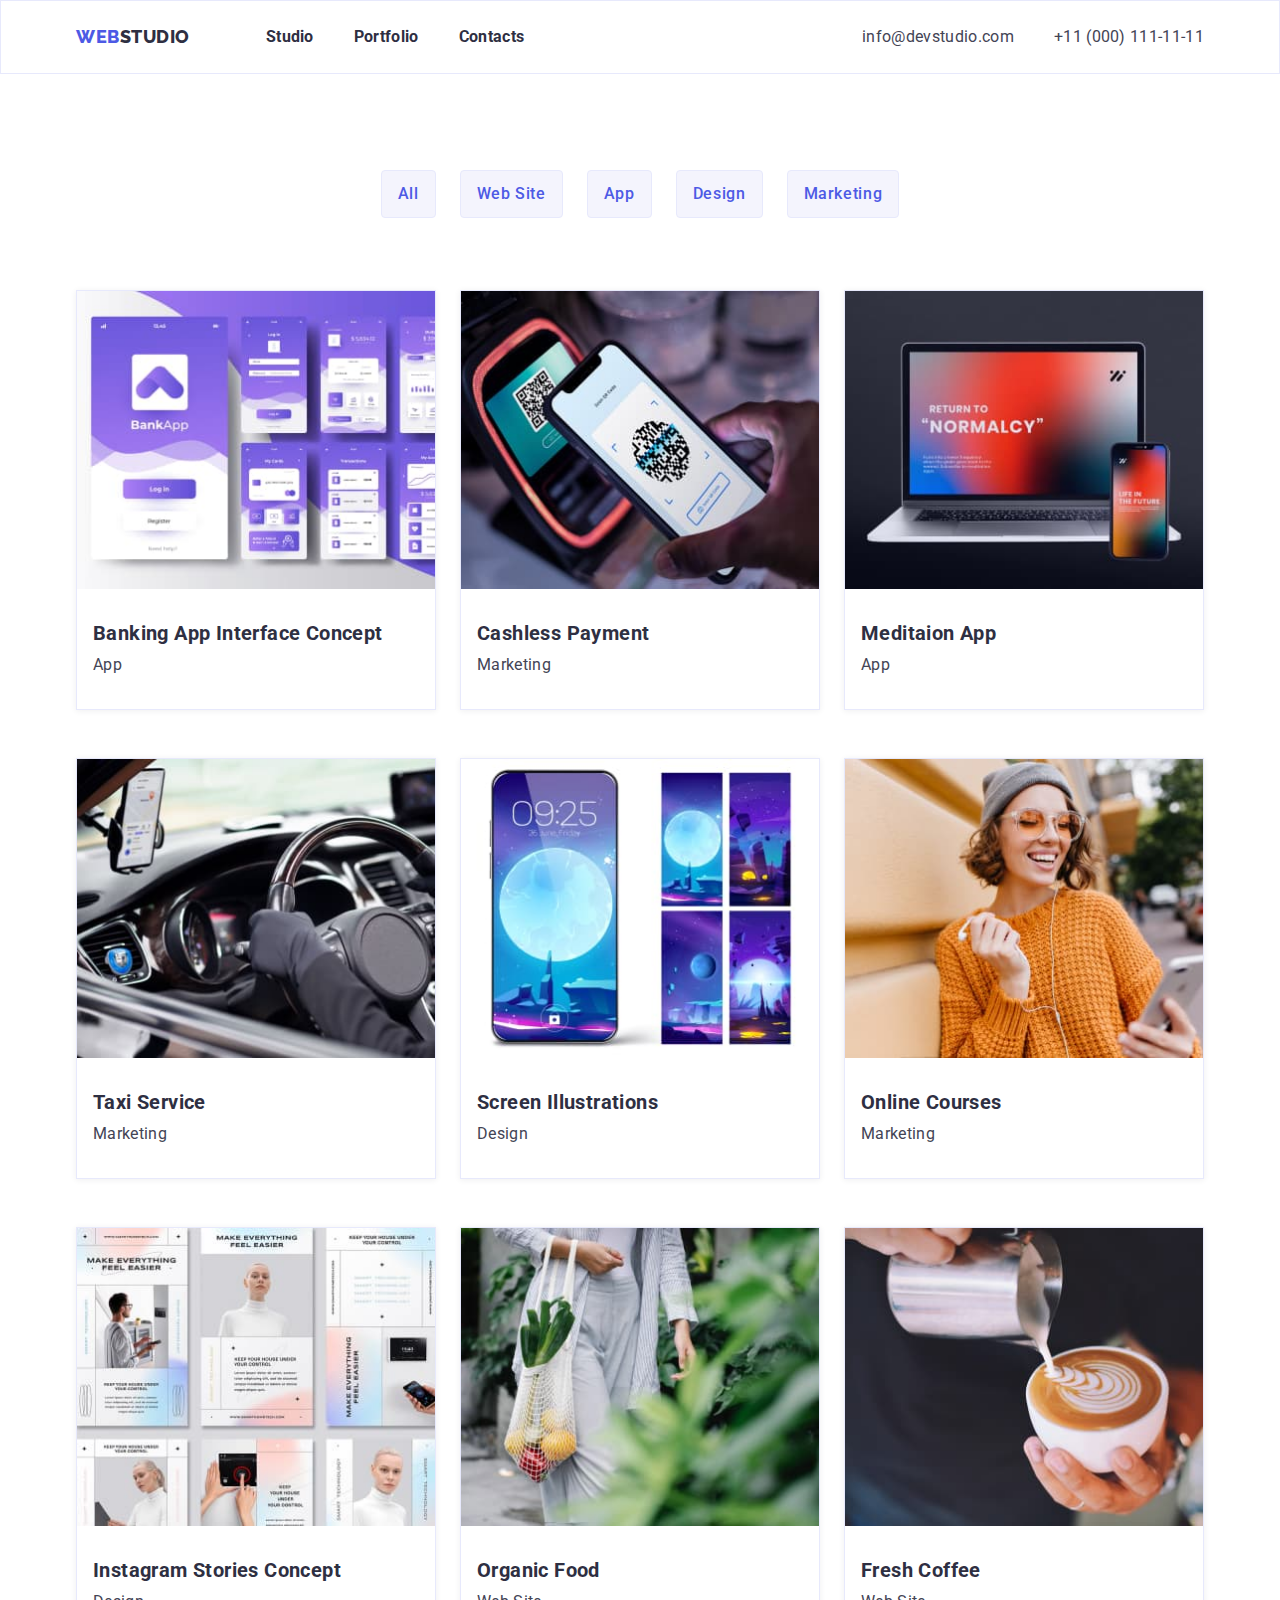
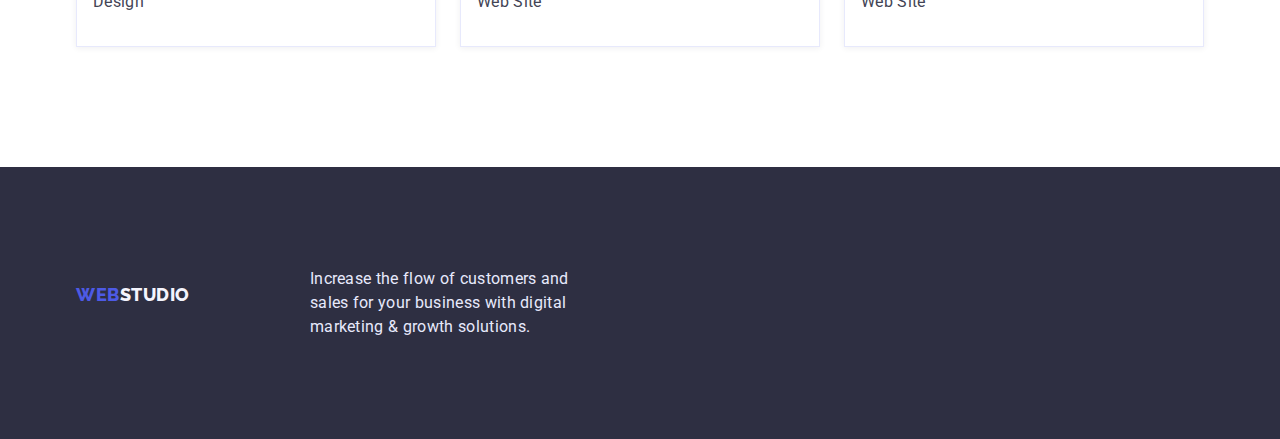
==== portfolio.html @ 0730f292 "homework 4" ====
<!DOCTYPE html>
<html lang="en">
  <head>
    <meta charset="UTF-8" />
    <meta http-equiv="X-UA-Compatible" content="IE=edge" />
    <meta name="viewport" content="width=device-width, initial-scale=1.0" />
    <title>WebStudio</title>
    <link rel="preconnect" href="https://fonts.googleapis.com" />
    <link rel="preconnect" href="https://fonts.gstatic.com" crossorigin />
    <link
      href="https://fonts.googleapis.com/css2?family=Raleway:wght@800&family=Roboto:wght@400;500;700;900&display=swap"
      rel="stylesheet"
    />
    <link rel="stylesheet" href="./css/normalize.css" />
    <link rel="stylesheet" href="./css/styles.css" />
  </head>
  <body class="portfolio-body">
    <header class="header">
      <div class="container">
        <nav class="header-navigation">
          <a href="./index.html" class="header-logo link">
            WEB <span class="header-logo-studio"> STUDIO </span>
          </a>
          <ul class="header-list list">
            <li class="header-item">
              <a class="header-link link" href="./index.html">Studio</a>
            </li>
            <li class="header-item">
              <a class="header-link link" href="./portfolio.html">Portfolio</a>
            </li>
            <li class="header-item">
              <a class="header-link link" href="">Contacts</a>
            </li>
          </ul>
        </nav>
        <ul class="header-list-contacts list">
          <li class="header-item-contacts">
            <a class="header-email link" href="mailto:info@devstudio.com">
              info@devstudio.com
            </a>
          </li>
          <li class="header-item-contacts">
            <a class="header-tel link" href="tel:+110001111111">
              +11 (000) 111-11-11
            </a>
          </li>
        </ul>
      </div>
    </header>
    <main class="main-portfolio">
      <section class="portfolio">
        <div class="container">
          <h1 class="visually-hidden">Portfolio</h1>
          <ul class="portfolio-list list">
            <li class="portfolio-item">
              <button type="button" class="portfolio-btn btn">All</button>
            </li>
            <li class="portfolio-item">
              <button type="button" class="portfolio-btn btn">Web Site</button>
            </li>
            <li class="portfolio-item">
              <button type="button" class="portfolio-btn btn">App</button>
            </li>
            <li class="portfolio-item">
              <button type="button" class="portfolio-btn btn">Design</button>
            </li>
            <li class="portfolio-item">
              <button type="button" class="portfolio-btn btn">Marketing</button>
            </li>
          </ul>
          <ul class="portfolio-next-list list">
            <li class="portfolio-next-item">
              <img
                src="./images/portfolio/banking.jpg"
                alt="Banking App"
                width="360"
                height="300"
              />
              <div class="portfolio-wrap">
                <h2 class="portfolio-title headlines">
                  Banking App Interface Concept
                </h2>
                <p class="portfolio-characteristics characteristics">App</p>
              </div>
            </li>
            <li class="portfolio-next-item">
              <img
                src="./images/portfolio/payment.jpg"
                alt="Cashless Payment"
                width="360"
                height="300"
              />
              <div class="portfolio-wrap">
                <h2 class="portfolio-title headlines">Cashless Payment</h2>
                <p class="portfolio-characteristics characteristics">
                  Marketing
                </p>
              </div>
            </li>
            <li class="portfolio-next-item">
              <img
                src="./images/portfolio/meditaion.jpg"
                alt="Meditaion App"
                width="360"
                height="300"
              />
              <div class="portfolio-wrap">
                <h2 class="portfolio-title headlines">Meditaion App</h2>
                <p class="portfolio-characteristics characteristics">App</p>
              </div>
            </li>
            <li class="portfolio-next-item">
              <img
                src="./images/portfolio/taxi.jpg"
                alt="Taxi Service"
                width="360"
                height="300"
              />
              <div class="portfolio-wrap">
                <h2 class="portfolio-title headlines">Taxi Service</h2>
                <p class="portfolio-characteristics characteristics">
                  Marketing
                </p>
              </div>
            </li>
            <li class="portfolio-next-item">
              <img
                src="./images/portfolio/illustrations.jpg"
                alt="Screen Illustrations"
                width="360"
                height="300"
              />
              <div class="portfolio-wrap">
                <h2 class="portfolio-title headlines">Screen Illustrations</h2>
                <p class="portfolio-characteristics characteristics">Design</p>
              </div>
            </li>
            <li class="portfolio-next-item">
              <img
                src="./images/portfolio/courses.jpg"
                alt="Online Courses"
                width="360"
                height="300"
              />
              <div class="portfolio-wrap">
                <h2 class="portfolio-title headlines">Online Courses</h2>
                <p class="portfolio-characteristics characteristics">
                  Marketing
                </p>
              </div>
            </li>
            <li class="portfolio-next-item">
              <img
                src="./images/portfolio/instagram.jpg"
                alt="Instagram Stories Concept"
                width="360"
                height="300"
              />
              <div class="portfolio-wrap">
                <h2 class="portfolio-title headlines">
                  Instagram Stories Concept
                </h2>
                <p class="portfolio-characteristics characteristics">Design</p>
              </div>
            </li>
            <li class="portfolio-next-item">
              <img
                src="./images/portfolio/food.jpg"
                alt="Organic Food"
                width="360"
                height="300"
              />
              <div class="portfolio-wrap">
                <h2 class="portfolio-title headlines">Organic Food</h2>
                <p class="portfolio-characteristics characteristics">
                  Web Site
                </p>
              </div>
            </li>
            <li class="portfolio-next-item">
              <img
                src="./images/portfolio/coffee.jpg"
                alt="Fresh Coffee"
                width="360"
                height="300"
              />
              <div class="portfolio-wrap">
                <h2 class="portfolio-title headlines">Fresh Coffee</h2>
                <p class="portfolio-characteristics characteristics">
                  Web Site
                </p>
              </div>
            </li>
          </ul>
        </div>
      </section>
    </main>
    <footer class="footer">
      <div class="container">
        <a href="./index.html" class="footer-logo link">
          WEB<span class="footer-logo-studio">STUDIO</span>
        </a>
        <p class="footer-description">
          Increase the flow of customers and sales for your business with
          digital marketing & growth solutions.
        </p>
      </div>
    </footer>
  </body>
</html>
---- css/styles.css ----
:root {
  --first-title-color: #ffffff;
  --second-title-color: #2e2f42;
  --main-text-color: #434455;
  --first-background-btn-color: #4d5ae5;
  --second-background-btn-color: #e7e9fc;
  --section-background-color: #f4f4fd;
  --icon-hover-color: #404bbf;
  --footer-icon-hover-background: #31d0aa;
  --footer-icon-background: rgba(255, 255, 255, 0.1);
  --customers-border-color: #8e8f99;
  --bg-gradient: linear-gradient(rgba(46, 47, 66, 0.7), rgba(46, 47, 66, 0.7));
}

p,
h1,
h2,
h3,
h4,
h5,
h6 {
  margin: 0;
}

ul,
ol {
  margin: 0;
  padding-left: 0;
}

img {
  display: block;
  max-width: 100%;
  height: auto;
}

body {
  font-family: "Roboto", sans-serif;
  background-color: var(--first-title-color);
  color: var(--second-title-color);
}

.list {
  list-style: none;
}

.link {
  text-decoration: none;
}

.titles {
  font-size: 36px;
  line-height: 1.11;
  text-align: center;
  letter-spacing: 0.02em;
  text-transform: capitalize;
  color: inherit;
}

.headlines {
  font-size: 20px;
  line-height: 1.2;
  letter-spacing: 0.02em;
  color: inherit;
}

.characteristics {
  font-size: 16px;
  line-height: 1.5;
  letter-spacing: 0.02em;
  color: var(--main-text-color);
}

.btn {
  font-family: inherit;
  font-weight: 500;
  font-size: 16px;
  letter-spacing: 0.04em;
  cursor: pointer;
  border-radius: 4px;
  display: flex;
  align-items: center;
  flex-direction: row;
}

.container {
  width: 1158px;
  padding-left: 15px;
  padding-right: 15px;
  margin: 0 auto;
}

.site-body {
}

/* ------------------------HEADER-------------------------- */

.header {
  border: 1px solid var(--second-background-btn-color);
  padding-top: 24px;
  padding-bottom: 24px;
}

.header > .container {
  display: flex;
}

.header-navigation {
  display: flex;
  margin-right: auto;
}

.header-logo {
  font-family: "Raleway", sans-serif;
  font-weight: 800;
  font-size: 18px;
  line-height: 1, 33;
  letter-spacing: 0.03em;
  text-transform: uppercase;
  color: var(--first-background-btn-color);
  display: flex;
  align-items: center;
  margin-right: 76px;
}

.header-logo-studio {
  font-family: "Raleway", sans-serif;
  font-weight: 800;
  font-size: 18px;
  line-height: 1, 33;
  letter-spacing: 0.03em;
  text-transform: uppercase;
  color: var(--second-title-color);
  display: flex;
  align-items: center;
}

.header-list {
  display: flex;
  gap: 40px;
}

.header-item {
}

.header-link {
  font-weight: 700;
  font-size: 16px;
  line-height: 1.5;
  letter-spacing: 0.02em;
  color: inherit;
}

.header-link:hover,
.header-link:focus {
  color: var(--first-background-btn-color);
}

.header-list-contacts {
  display: flex;
  gap: 40px;
}

.header-item-contacts {
}

.header-email {
  font-size: 16px;
  line-height: 1.5;
  letter-spacing: 0.02em;
  color: var(--main-text-color);
}

.header-email:hover,
.header-email:focus {
  color: var(--first-background-btn-color);
}

.header-tel {
  font-size: 16px;
  line-height: 1.5;
  letter-spacing: 0.02em;
  color: var(--main-text-color);
}

.header-tel:hover,
.header-tel:focus {
  color: var(--first-background-btn-color);
}

/* ------------------------MAIN-------------------------- */

.main {
}

/* ------------------------HERO-------------------------- */

.hero {
  background-color: var(--second-title-color);
  background-image: var(--bg-gradient), url(../images/hero/office.jpg);
  background-repeat: no-repeat;
  background-position: center;
  background-size: cover;
  padding-top: 188px;
  padding-bottom: 188px;
}

.hero-title {
  max-width: 530px;
  font-size: 56px;
  line-height: 1.07;
  text-align: center;
  letter-spacing: 0.02em;
  color: var(--first-title-color);
  display: block;
  margin: 0 auto;
  margin-bottom: 48px;
}

.hero-btn {
  min-width: 169px;
  height: 56px;
  line-height: 1.5;
  color: var(--first-title-color);
  background: var(--first-background-btn-color);
  box-shadow: 0px 4px 4px rgba(0, 0, 0, 0.15);
  border-color: transparent;
  padding: 16px 32px;
  display: block;
  margin: 0 auto;
}

.hero-btn:hover,
.hero-btn:focus {
  background: var(--icon-hover-color);
}

/* --------------SECTION BASIC PRINCIPLES----------------- */

.principles {
  padding-top: 120px;
  padding-bottom: 120px;
}

.visually-hidden {
  position: absolute;
  width: 1px;
  height: 1px;
  margin: -1px;
  border: 0;
  padding: 0;

  white-space: nowrap;
  clip-path: inset(100%);
  clip: rect(0 0 0 0);
  overflow: hidden;
}

.principles-list {
  display: flex;
  gap: 24px;
}

.principles-item {
  width: 264px;
}

.principles-link {
  height: 112px;
  display: flex;
  align-items: center;
  justify-content: center;
  background-color: var(--section-background-color);
}

.principles-icon {
}

.basic-principles {
  font-weight: 700;
  margin-bottom: 8px;
  margin-top: 8px;
}

.basic-principles-description {
  font-size: 16px;
  line-height: 1.5;
  letter-spacing: 0.02em;
  color: var(--main-text-color);
}

/* ------------------SECTION DESCRIPTION-------------------- */

.description {
  padding-bottom: 120px;
}

.description-title {
  margin-bottom: 72px;
}

.description-list {
  display: flex;
  gap: 24px;
}

.description-item {
}

/* ------------------SECTION EMPLOYEES-------------------- */

.employees {
  background-color: var(--section-background-color);
  padding-top: 120px;
  padding-bottom: 120px;
}

.employees-title {
  margin-bottom: 72px;
}

.employees-list {
  display: flex;
  gap: 24px;
}

.employees-item {
  background-color: var(--first-title-color);
  width: calc((100% - 72px) / 4);
  box-shadow: 0px 1px 6px rgb(46 47 66 / 8%), 0px 1px 1px rgb(46 47 66 / 16%),
    0px 2px 1px rgb(46 47 66 / 8%);
  border-radius: 0px 0px 4px 4px;
}

.employees-wrap {
  padding: 32px 16px;
  text-align: center;
}

.employees-name {
  margin-bottom: 8px;
}

.employees-profession {
  margin-bottom: 8px;
}

.employees-soc-list {
  display: flex;
  justify-content: center;
  gap: 24px;
}

.employees-soc-item {
  width: 40px;
  height: 40px;
}

.employees-soc-link {
  width: 100%;
  height: 100%;
  background-color: var(--first-background-btn-color);
  border-radius: 50%;
  display: flex;
  align-items: center;
  justify-content: center;
}

.employees-soc-link:hover,
.employees-soc-link:focus {
  background-color: var(--icon-hover-color);
}

/*--------------------------SECTION CUSTOMERS-------------------*/

.customers {
  padding-top: 130px;
  padding-bottom: 120px;
}

.customers-title {
  margin-bottom: 72px;
}

.customers-list {
  display: flex;
  gap: 24px;
}

.customers-item {
  width: calc((100% - 120px) / 6);
  height: 88px;
}

.customers-link {
  width: 100%;
  height: 100%;
  border: 1px solid var(--customers-border-color);
  border-radius: 5%;
  display: flex;
  align-items: center;
  justify-content: center;
  fill: var(--customers-border-color);
}

.customers-link:hover,
.customers-link:focus {
  border-color: var(--icon-hover-color);
  fill: var(--icon-hover-color);
}

/* ------------------------FOOTER----------------------- */

.footer {
  background-color: var(--second-title-color);
  padding-top: 100px;
  padding-bottom: 100px;
}

.footer > .container {
  display: flex;
  gap: 120px;
}

.footer-logo {
  font-family: "Raleway", sans-serif;
  font-weight: 800;
  font-size: 18px;
  line-height: 1, 16;
  display: flex;
  align-items: center;
  letter-spacing: 0.03em;
  text-transform: uppercase;
  color: var(--first-background-btn-color);
  margin-bottom: 16px;
}

.footer-logo-studio {
  font-family: "Raleway", sans-serif;
  font-weight: 800;
  font-size: 18px;
  line-height: 1.16;
  display: flex;
  align-items: center;
  letter-spacing: 0.03em;
  text-transform: uppercase;
  color: var(--section-background-color);
}

.footer-description {
  font-size: 16px;
  line-height: 1.5;
  letter-spacing: 0.02em;
  color: var(--second-background-btn-color);
  max-width: 264px;
}

.social-media {
  font-weight: 500;
  font-size: 16px;
  line-height: 1.5;
  letter-spacing: 0.02em;
  color: var(--first-title-color);
  margin-bottom: 16px;
}

.social-media-list {
  display: flex;
  gap: 16px;
  justify-content: center;
}

.social-media-item {
  width: 40px;
  height: 40px;
}

.social-media-link {
  width: 100%;
  height: 100%;
  background-color: var(--footer-icon-background);
  border-radius: 50%;
  display: flex;
  align-items: center;
  justify-content: center;
}

.social-media-link:hover,
.social-media-link:focus {
  background-color: var(--footer-icon-hover-background);
}

.social-media-icon {
}

/* ------------------------PORTFOLIO----------------------- */

.portfolio-body {
}

.main-portfolio {
}
.portfolio {
  padding-top: 96px;
  padding-bottom: 120px;
}

.portfolio-list {
  display: flex;
  gap: 24px;
  justify-content: center;
  margin-bottom: 72px;
}

.portfolio-item {
}

.portfolio-btn {
  line-height: 1.5;
  text-align: center;
  color: var(--first-background-btn-color);
  background: var(--section-background-color);
  box-sizing: border-box;
  justify-content: center;
  padding: 8px 16px;
  height: 48px;
  border: 1px solid var(--second-background-btn-color);
}

.portfolio-btn:hover,
.portfolio-btn:focus {
  background-color: var(--first-background-btn-color);
  color: var(--first-title-color);
  box-shadow: 0px 3px 1px rgba(0, 0, 0, 0.1), 0px 2px 1px rgba(0, 0, 0, 0.08),
    0px 2px 2px rgba(0, 0, 0, 0.12);
}

.portfolio-next-list {
  display: flex;
  flex-wrap: wrap;
  row-gap: 48px;
  column-gap: 24px;
}

.portfolio-next-item {
  width: calc((100% - 48px) / 3);
  box-shadow: 0px 1px 6px rgba(46, 47, 66, 0.08);
  border: 1px solid var(--second-background-btn-color);
}

.portfolio-next-item:hover {
  box-shadow: 0px 1px 6px rgba(46, 47, 66, 0.08),
    0px 1px 1px rgba(46, 47, 66, 0.16), 0px 2px 1px rgba(46, 47, 66, 0.08);
  border: 0.5px solid var(--section-background-color);
}

.portfolio-wrap {
  padding: 32px 16px;
}

.portfolio-title {
  margin-bottom: 8px;
}

.portfolio-characteristics {
}
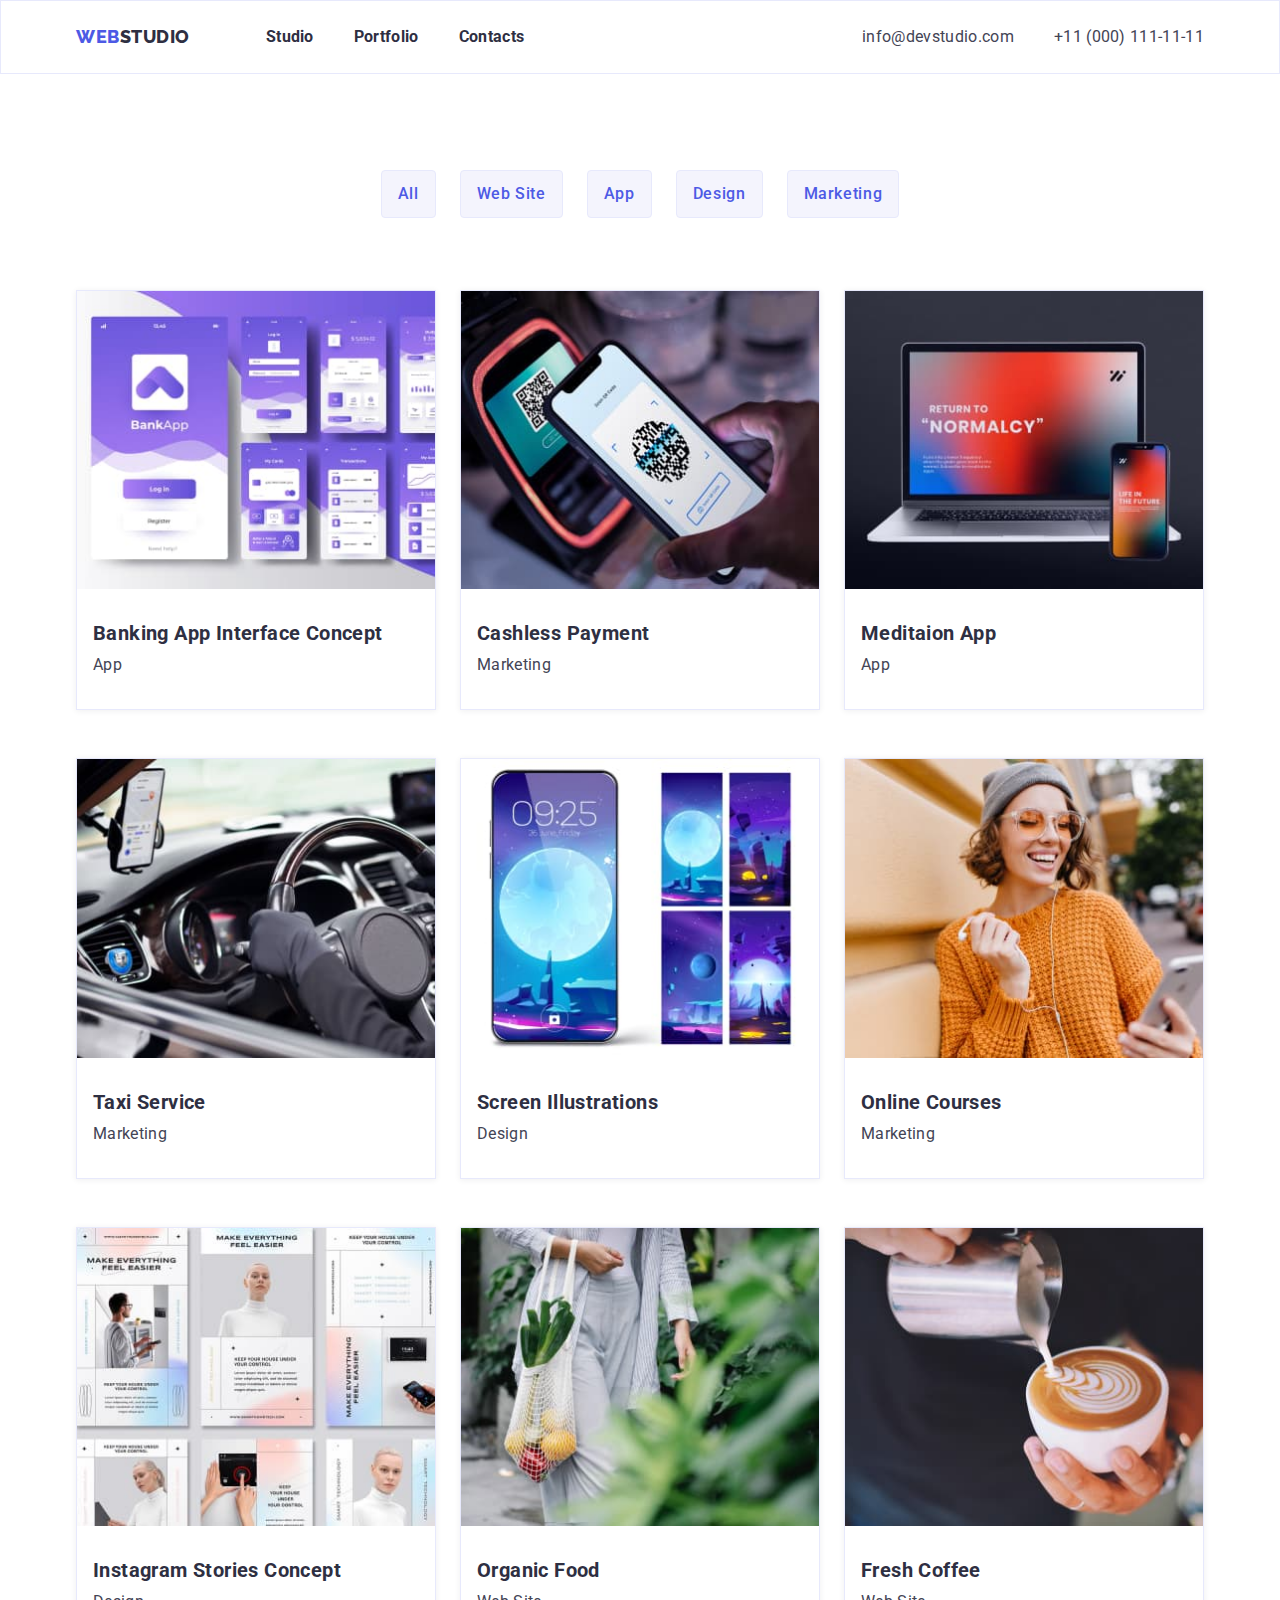
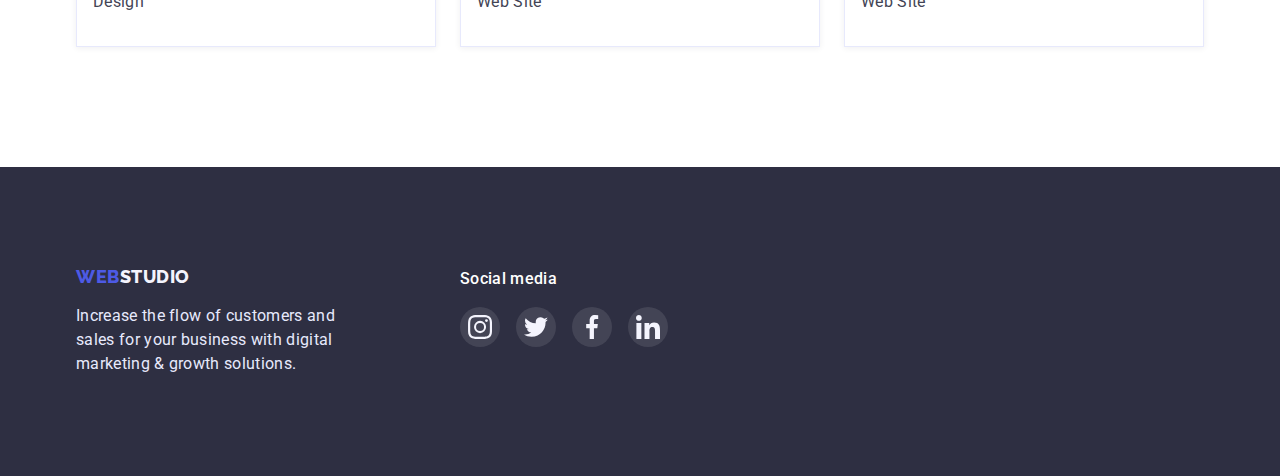
==== commit e3c3d533: "homework 4 (changed)" ====
--- a/portfolio.html
+++ b/portfolio.html
@@ -197,13 +197,48 @@
     </main>
     <footer class="footer">
       <div class="container">
-        <a href="./index.html" class="footer-logo link">
-          WEB<span class="footer-logo-studio">STUDIO</span>
-        </a>
-        <p class="footer-description">
-          Increase the flow of customers and sales for your business with
-          digital marketing & growth solutions.
-        </p>
+        <div class="footer-description-wrap">
+          <a href="./index.html" class="footer-logo link">
+            WEB<span class="footer-logo-studio">STUDIO </span>
+          </a>
+          <p class="footer-description">
+            Increase the flow of customers and sales for your business with
+            digital marketing & growth solutions.
+          </p>
+        </div>
+        <div class="social-media-wrap">
+          <p class="social-media">Social media</p>
+          <ul class="social-media-list list">
+            <li class="social-media-item">
+              <a href="" class="social-media-link link">
+                <svg class="social-media-icon" width="24" height="24">
+                  <use href="./images/svg/icons.svg#icon-instagram"></use>
+                </svg>
+              </a>
+            </li>
+            <li class="social-media-item">
+              <a href="" class="social-media-link link">
+                <svg class="social-media-icon" width="24" height="24">
+                  <use href="./images/svg/icons.svg#icon-twitter"></use>
+                </svg>
+              </a>
+            </li>
+            <li class="social-media-item">
+              <a href="" class="social-media-link link">
+                <svg class="social-media-icon" width="24" height="24">
+                  <use href="./images/svg/icons.svg#icon-facebook"></use>
+                </svg>
+              </a>
+            </li>
+            <li class="social-media-item">
+              <a href="" class="social-media-link link">
+                <svg class="social-media-icon" width="24" height="24">
+                  <use href="./images/svg/icons.svg#icon-linkedin"></use>
+                </svg>
+              </a>
+            </li>
+          </ul>
+        </div>
       </div>
     </footer>
   </body>
